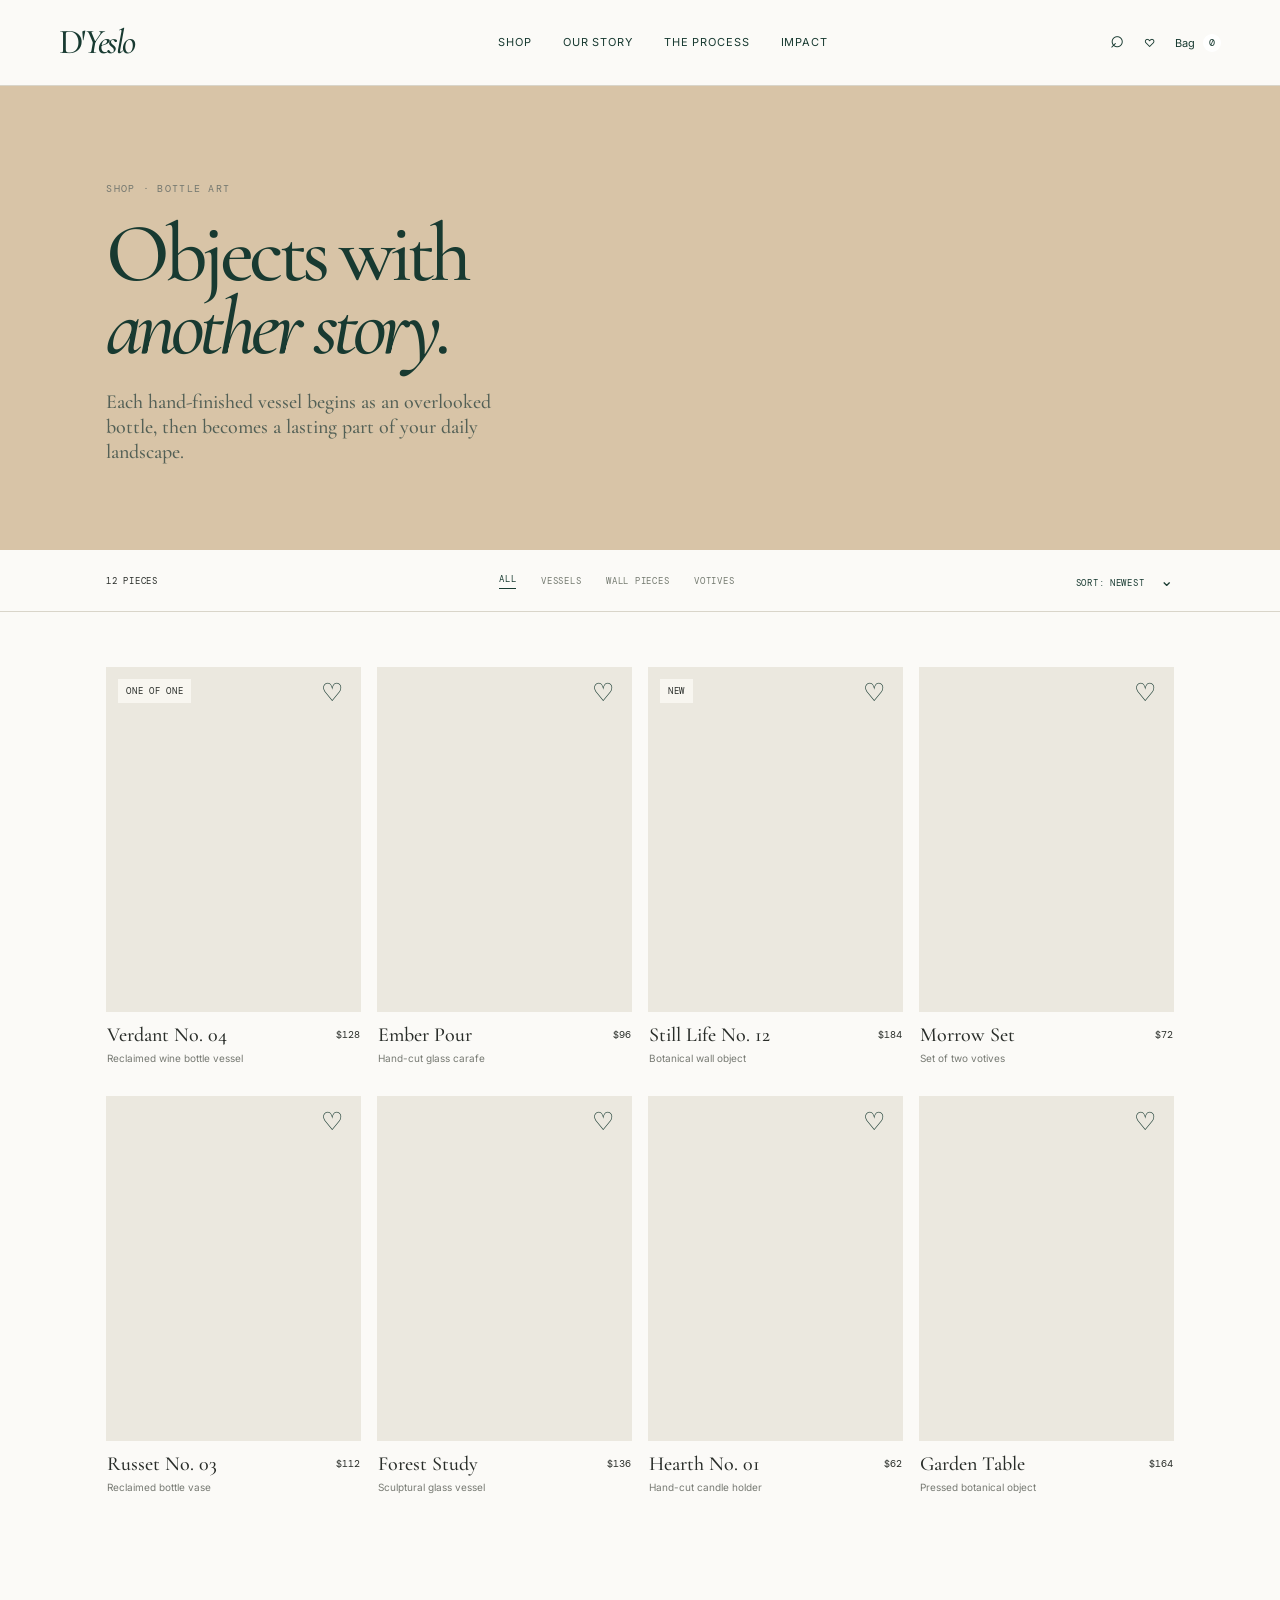
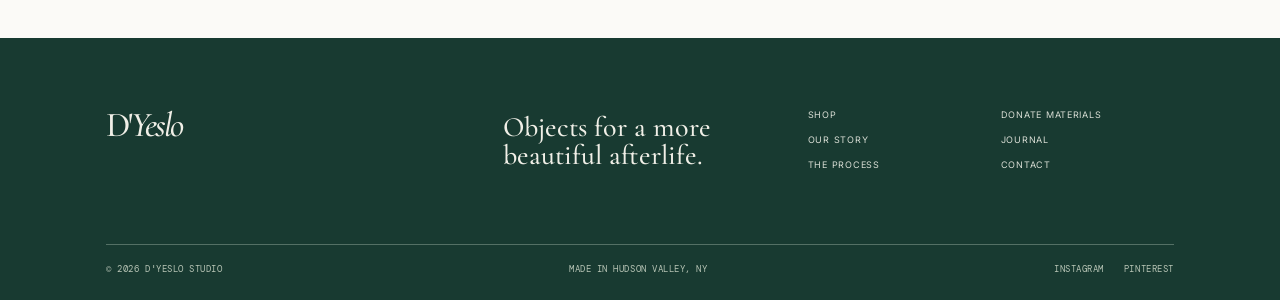
==== collection.html @ 3f3b1ec5 "Initial D'Yeslo website prototype" ====
<!doctype html><html lang="en"><head><meta charset="UTF-8"><meta name="viewport" content="width=device-width, initial-scale=1.0"><meta name="description" content="Shop D'Yeslo reclaimed glass bottle art."><title>Bottle Art — D'Yeslo</title><link rel="preconnect" href="https://fonts.googleapis.com"><link rel="preconnect" href="https://fonts.gstatic.com" crossorigin><link href="https://fonts.googleapis.com/css2?family=Cormorant+Garamond:ital,wght@0,400;0,500;0,600;1,500&family=DM+Mono&family=Inter:wght@400;500;600&display=swap" rel="stylesheet"><link rel="stylesheet" href="styles.css"></head><body class="interior-page"><header class="site-header interior-header"><a class="wordmark" href="index.html">D'<i>Yeslo</i></a><nav class="desktop-nav"><a href="collection.html">Shop</a><a href="index.html#story">Our story</a><a href="index.html#process">The process</a><a href="index.html#impact">Impact</a></nav><div class="header-actions"><button aria-label="Search">⌕</button><button aria-label="Wishlist">♡</button><button class="bag">Bag <em>0</em></button><button class="menu-toggle" aria-label="Open menu"><span></span><span></span></button></div></header><main><section class="collection-hero"><p class="eyebrow">Shop · Bottle art</p><h1>Objects with<br><em>another story.</em></h1><p>Each hand-finished vessel begins as an overlooked bottle, then becomes a lasting part of your daily landscape.</p></section><section class="shop-controls"><span>12 pieces</span><div><button class="active">All</button><button>Vessels</button><button>Wall pieces</button><button>Votives</button></div><button class="filter">Sort: Newest <span>⌄</span></button></section><section class="listing product-grid"><article class="product-card"><button class="wish">♡</button><a href="product.html"><div class="product-image product-1 image-cover"><span class="pill">One of one</span></div><div class="product-info"><div><h3>Verdant No. 04</h3><p>Reclaimed wine bottle vessel</p></div><strong>$128</strong></div></a></article><article class="product-card"><button class="wish">♡</button><a href="product.html"><div class="product-image product-2 image-cover"></div><div class="product-info"><div><h3>Ember Pour</h3><p>Hand-cut glass carafe</p></div><strong>$96</strong></div></a></article><article class="product-card"><button class="wish">♡</button><a href="product.html"><div class="product-image product-3 image-cover"><span class="pill">New</span></div><div class="product-info"><div><h3>Still Life No. 12</h3><p>Botanical wall object</p></div><strong>$184</strong></div></a></article><article class="product-card"><button class="wish">♡</button><a href="product.html"><div class="product-image product-4 image-cover"></div><div class="product-info"><div><h3>Morrow Set</h3><p>Set of two votives</p></div><strong>$72</strong></div></a></article><article class="product-card"><button class="wish">♡</button><a href="product.html"><div class="product-image product-2 image-cover"></div><div class="product-info"><div><h3>Russet No. 03</h3><p>Reclaimed bottle vase</p></div><strong>$112</strong></div></a></article><article class="product-card"><button class="wish">♡</button><a href="product.html"><div class="product-image product-1 image-cover"></div><div class="product-info"><div><h3>Forest Study</h3><p>Sculptural glass vessel</p></div><strong>$136</strong></div></a></article><article class="product-card"><button class="wish">♡</button><a href="product.html"><div class="product-image product-4 image-cover"></div><div class="product-info"><div><h3>Hearth No. 01</h3><p>Hand-cut candle holder</p></div><strong>$62</strong></div></a></article><article class="product-card"><button class="wish">♡</button><a href="product.html"><div class="product-image product-3 image-cover"></div><div class="product-info"><div><h3>Garden Table</h3><p>Pressed botanical object</p></div><strong>$164</strong></div></a></article></section></main><footer><div class="footer-top"><a class="wordmark" href="index.html">D'<i>Yeslo</i></a><p>Objects for a more<br>beautiful afterlife.</p><div class="footer-links"><div><a href="collection.html">Shop</a><a href="index.html#story">Our story</a><a href="index.html#process">The process</a></div><div><a href="#materials">Donate materials</a><a href="#journal">Journal</a><a href="#contact">Contact</a></div></div></div><div class="footer-bottom"><span>© 2026 D'Yeslo Studio</span><span>Made in Hudson Valley, NY</span><div><a href="#">Instagram</a><a href="#">Pinterest</a></div></div></footer><script src="script.js"></script></body></html>
---- styles.css ----
:root{--ivory:#f5f1e8;--paper:#fbfaf7;--sage:#a7af99;--forest:#183a31;--deep:#102820;--terra:#b76248;--clay:#d8906d;--charcoal:#292d29;--copper:#ba7650;--line:#d9d5ca;--serif:'Cormorant Garamond',Georgia,serif;--sans:Inter,Arial,sans-serif;--mono:'DM Mono',monospace}*{box-sizing:border-box}html{scroll-behavior:smooth}body{margin:0;background:var(--ivory);color:var(--charcoal);font-family:var(--sans);font-size:14px;line-height:1.55}.announcement{height:32px;background:var(--forest);color:#edf0e9;font-size:10px;letter-spacing:.08em;text-align:center;padding:9px 20px}.announcement span{color:#a7af99;margin:0 8px}.site-header{height:86px;display:flex;align-items:center;justify-content:space-between;padding:0 4.6vw;position:absolute;z-index:5;width:100%;color:#fff}.wordmark{font:500 35px/1 var(--serif);letter-spacing:-.06em;color:inherit;text-decoration:none}.wordmark i{font-style:italic}.desktop-nav{display:flex;gap:31px;margin-left:82px}.desktop-nav a,.footer-links a{color:inherit;text-decoration:none;font-size:11px;letter-spacing:.08em;text-transform:uppercase}.header-actions{display:flex;align-items:center;gap:20px}.header-actions button{border:0;background:transparent;color:inherit;font-family:var(--sans);font-size:11px;padding:0;cursor:pointer}.header-actions button:first-child{font:24px var(--serif);margin-top:-6px}.bag{display:flex;gap:8px;align-items:center}.bag em{font:10px var(--mono);font-style:normal;background:#fff;color:var(--forest);width:18px;height:18px;border-radius:50%;display:grid;place-items:center}.menu-toggle{display:none!important}.hero{height:min(860px,calc(100vh - 32px));min-height:630px;position:relative;color:#fff;overflow:hidden}.image-cover{background-position:center;background-size:cover;background-repeat:no-repeat}.hero-image{position:absolute;inset:0;background-image:url('https://images.unsplash.com/photo-1591703561612-5d63fb4c0496?auto=format&fit=crop&w=2200&q=85');background-position:center 49%;transform:scale(1.01);animation:slowZoom 12s ease-out forwards}.hero-shade{position:absolute;inset:0;background:linear-gradient(90deg,rgba(13,31,24,.64) 0%,rgba(19,40,31,.25) 48%,rgba(0,0,0,.08))}.hero-copy{position:absolute;left:11.7vw;top:51%;transform:translateY(-43%)}.eyebrow{font:10px var(--mono);letter-spacing:.13em;text-transform:uppercase;margin:0 0 22px;color:#73776f}.eyebrow.light{color:#e6e9df}.hero h1,h2{font:500 clamp(52px,6.35vw,94px)/.88 var(--serif);letter-spacing:-.055em;margin:0}.hero h1 em,h2 em{font-style:italic;font-weight:400}.hero .button{margin-top:37px}.button{display:inline-flex;gap:35px;justify-content:space-between;align-items:center;min-width:207px;padding:14px 17px;border:1px solid currentColor;text-transform:uppercase;font:10px var(--mono);letter-spacing:.08em;text-decoration:none;transition:.3s}.button span{font-size:16px}.light-button{color:#fff}.button:hover{background:#fff;color:var(--forest)}.hero-note{position:absolute;right:4.6vw;bottom:9.5%;font:500 23px/1.04 var(--serif);letter-spacing:-.03em}.scroll-note{position:absolute;bottom:27px;left:4.6vw;color:#fff;font:9px var(--mono);letter-spacing:.12em;text-transform:uppercase;text-decoration:none;display:flex;gap:13px;align-items:center}.scroll-note span{height:1px;width:56px;background:#fff;display:block}.section-pad{padding:130px 8.3vw}.values{background:var(--paper)}.value-grid{display:grid;grid-template-columns:repeat(3,1fr);gap:10vw;margin-top:51px}.value-icon{font:34px var(--serif);width:45px;height:45px;display:grid;place-items:center;color:var(--forest);margin-bottom:22px}.loop{font-size:42px}.star{font-size:36px}.value-grid h2{font-size:32px;line-height:1;margin:0 0 14px}.value-grid p{max-width:275px;color:#62665e;font-size:13px;margin:0}.collections{overflow:hidden}.section-heading{display:flex;justify-content:space-between;align-items:flex-end;margin-bottom:58px}.section-heading h2,.process h2{font-size:clamp(50px,5.6vw,78px)}.text-link{color:var(--forest);font:10px var(--mono);letter-spacing:.1em;text-transform:uppercase;text-decoration:none;padding-bottom:7px;border-bottom:1px solid var(--forest);white-space:nowrap}.text-link span{font-size:15px;margin-left:18px}.collection-grid{display:grid;grid-template-columns:1.18fr .86fr .78fr;gap:21px;align-items:start}.collection{display:block;text-decoration:none;color:var(--charcoal);position:relative}.collection>div:first-child{height:434px}.collection.offset{margin-top:78px}.collection.offset>div:first-child{height:344px}.collection.tall{margin-top:-25px}.collection.tall>div:first-child{height:488px}.collection-a{background-image:url('https://images.unsplash.com/photo-1494438639946-1ebd1d20bf85?auto=format&fit=crop&w=1000&q=85')}.collection-b{background-image:url('https://images.unsplash.com/photo-1610701596007-11502861dcfa?auto=format&fit=crop&w=900&q=85')}.collection-c{background-image:url('https://images.unsplash.com/photo-1603006905003-be475563bc59?auto=format&fit=crop&w=900&q=85')}.collection-label{font:500 27px var(--serif);padding-top:15px;display:flex;justify-content:space-between}.collection-label i{font:18px var(--sans);font-style:normal}.collection .image-cover{transition:transform .6s}.collection:hover .image-cover{transform:scale(.97)}.artist-story{display:grid;grid-template-columns:1.05fr .95fr;background:#d8c4a7}.story-photo{min-height:702px;background-image:url('https://images.unsplash.com/photo-1542744173-8e7e53415bb0?auto=format&fit=crop&w=1200&q=85');background-position:center}.story-copy{padding:11vw 9.4vw 8vw}.story-copy h2{font-size:clamp(50px,5vw,75px);color:var(--forest);margin-bottom:27px}.lede{font:500 22px/1.2 var(--serif);margin:0 0 20px}.story-copy>p:not(.eyebrow):not(.lede){color:#52584e;font-size:13px;max-width:380px}.story-copy .text-link{display:inline-block;margin-top:18px}.signature{font:italic 35px var(--serif);color:var(--forest);margin:39px 0 0 5px;transform:rotate(-8deg)}.process{background:var(--forest);color:var(--ivory)}.process .eyebrow{color:#abb9a5}.process-head{text-align:center}.process h2{font-size:clamp(51px,5.5vw,77px)}.process-steps{display:grid;grid-template-columns:repeat(3,1fr);gap:30px;margin-top:70px}.process-steps article{position:relative}.process-steps article>span{font:10px var(--mono);color:#b9c5b0;position:absolute;top:-23px}.process-img{height:298px}.process-a{background-image:url('https://images.unsplash.com/photo-1577937927133-66ef06acdf18?auto=format&fit=crop&w=900&q=80')}.process-b{background-image:url('https://images.unsplash.com/photo-1578946956085-2cd0e18f0c4c?auto=format&fit=crop&w=900&q=80')}.process-c{background-image:url('https://images.unsplash.com/photo-1519710164239-da123dc03ef4?auto=format&fit=crop&w=900&q=80')}.process-steps h3{font:500 30px var(--serif);margin:18px 0 4px}.process-steps p{color:#c2c9bc;font-size:12px;max-width:285px;margin:0}.featured{background:var(--paper)}.product-grid{display:grid;grid-template-columns:repeat(4,1fr);gap:16px}.product-card{position:relative}.product-card a{color:inherit;text-decoration:none}.product-image{height:345px;background-color:#ebe8df;transition:.4s}.product-card:hover .product-image{transform:translateY(-5px)}.product-1{background-image:url('https://images.unsplash.com/photo-1603006905003-be475563bc59?auto=format&fit=crop&w=900&q=85')}.product-2{background-image:url('https://images.unsplash.com/photo-1531058020387-3be344556be6?auto=format&fit=crop&w=900&q=85')}.product-3{background-image:url('https://images.unsplash.com/photo-1494438639946-1ebd1d20bf85?auto=format&fit=crop&w=900&q=85')}.product-4{background-image:url('https://images.unsplash.com/photo-1493666438817-866a91353ca9?auto=format&fit=crop&w=900&q=85')}.pill{position:absolute;left:12px;top:12px;background:#f8f6f0;padding:6px 8px;font:9px var(--mono);letter-spacing:.08em;text-transform:uppercase}.wish{position:absolute;z-index:2;right:12px;top:10px;border:0;background:transparent;color:var(--forest);font:25px var(--serif);cursor:pointer}.product-info{display:flex;justify-content:space-between;padding:13px 1px}.product-info h3{font:500 20px/1 var(--serif);margin:0 0 6px}.product-info p{margin:0;color:#777a73;font-size:10px}.product-info strong{font:10px var(--mono);font-weight:400;padding-top:3px}.testimonial{background:#d9a184;min-height:480px;text-align:center;padding:75px 12vw 57px;display:flex;flex-direction:column;align-items:center;justify-content:center}.quote-mark{font:65px/1 var(--serif);color:var(--forest);margin:0}.testimonial blockquote{font:500 clamp(31px,3.5vw,52px)/.98 var(--serif);letter-spacing:-.04em;max-width:900px;margin:7px 0 28px;color:var(--forest)}.testimonial>p:not(.quote-mark){font:9px var(--mono);letter-spacing:.1em;margin:0;color:var(--forest)}.quote-nav{display:flex;gap:20px;align-items:center;margin-top:40px;font:9px var(--mono);color:var(--forest)}.quote-nav button{background:transparent;border:0;font-size:17px;color:var(--forest);cursor:pointer}.impact{display:grid;grid-template-columns:1.1fr .9fr;background:var(--deep);color:#f2f2e9}.impact-img{min-height:640px;background-image:url('https://images.unsplash.com/photo-1460661419201-fd4cecdf8a8b?auto=format&fit=crop&w=1200&q=85')}.impact-content{padding:9.2vw 8vw 5vw}.impact-content h2{font-size:clamp(51px,5vw,75px)}.impact-stats{display:flex;gap:30px;border-top:1px solid #557065;margin:39px 0 25px;padding:18px 0}.impact-stats div{flex:1}.impact-stats strong{display:block;font:500 31px var(--serif);color:#e0a27d}.impact-stats span{font:9px var(--mono);text-transform:uppercase;letter-spacing:.08em;color:#c4d1c1;display:block}.impact-content>p:not(.eyebrow){font-size:12px;line-height:1.7;color:#c7d1c4;max-width:370px}.impact-content .button{margin-top:20px}.instagram{background:var(--paper)}.insta-grid{display:grid;grid-template-columns:1.1fr .8fr 1fr .8fr 1.1fr;gap:9px}.insta-grid>div{height:206px}.insta-1{background-image:url('https://images.unsplash.com/photo-1524758631624-e2822e304c36?auto=format&fit=crop&w=500&q=80')}.insta-2{background-image:url('https://images.unsplash.com/photo-1531058020387-3be344556be6?auto=format&fit=crop&w=500&q=80')}.insta-3{background-image:url('https://images.unsplash.com/photo-1549490349-8643362247b5?auto=format&fit=crop&w=500&q=80')}.insta-4{background-image:url('https://images.unsplash.com/photo-1513506003901-1e6a229e2d15?auto=format&fit=crop&w=500&q=80')}.insta-5{background-image:url('https://images.unsplash.com/photo-1497250681960-ef046c08a56e?auto=format&fit=crop&w=500&q=80')}.newsletter{background:#e7e2d6;text-align:center;padding:105px 20px 95px}.newsletter h2{font-size:clamp(52px,5.4vw,79px);color:var(--forest)}.newsletter>p:not(.eyebrow){font-size:13px;color:#646a61;margin:27px auto 28px}.newsletter form{margin:auto;display:flex;width:min(444px,100%);border-bottom:1px solid var(--forest)}.newsletter input{background:transparent;border:0;outline:0;flex:1;padding:12px 0;color:var(--forest);font:13px var(--sans)}.newsletter input::placeholder{color:#798078}.newsletter form button{border:0;background:transparent;color:var(--forest);font-size:23px;cursor:pointer}.newsletter small{font-size:9px;color:#878a82;display:block;margin-top:13px}footer{background:var(--forest);color:#f0efe7;padding:70px 8.3vw 25px}.footer-top{display:grid;grid-template-columns:1.3fr 1fr 1.2fr;padding-bottom:70px}.footer-top>p{font:500 28px/1 var(--serif);margin:5px 0}.footer-links{display:grid;grid-template-columns:1fr 1fr;gap:20px}.footer-links div{display:flex;flex-direction:column;gap:11px}.footer-links a{font-size:9px;color:#d9ded5}.footer-bottom{border-top:1px solid #547065;padding-top:18px;display:flex;justify-content:space-between;color:#b8c5b6;font:9px var(--mono);letter-spacing:.06em;text-transform:uppercase}.footer-bottom div{display:flex;gap:20px}.footer-bottom a{color:inherit;text-decoration:none}.product-drawer{position:fixed;z-index:20;right:0;top:0;width:min(770px,100%);height:100vh;background:var(--paper);display:grid;grid-template-columns:1fr 1fr;transform:translateX(101%);transition:.5s cubic-bezier(.22,.61,.36,1);box-shadow:-15px 0 35px rgba(0,0,0,.16)}.product-drawer:target{transform:translateX(0)}.drawer-scrim{position:fixed;inset:0;background:rgba(0,0,0,.36);z-index:19;opacity:0;visibility:hidden;transition:.3s}.product-drawer:target+.drawer-scrim{opacity:1;visibility:visible}.drawer-close{position:absolute;z-index:2;right:16px;top:13px;background:var(--paper);border:0;border-radius:50%;font-size:28px;width:35px;height:35px;cursor:pointer}.drawer-image{height:100%}.drawer-content{padding:78px 42px 30px}.drawer-content h2{font-size:51px;color:var(--forest)}.drawer-content .price{font:12px var(--mono);margin:18px 0 31px}.drawer-content>p:not(.eyebrow):not(.price):not(.microcopy){font-size:13px;color:#676b64}.drawer-content dl{margin:28px 0}.drawer-content dl div{display:flex;justify-content:space-between;border-top:1px solid var(--line);padding:10px 0;font-size:11px}.drawer-content dt{color:#73786e}.drawer-content dd{margin:0;color:var(--forest)}.dark-button{background:var(--forest);color:#fff;width:100%;border-color:var(--forest)}.drawer-content .microcopy{font-size:9px;color:#7a7f74;text-align:center}.sr-only{position:absolute;width:1px;height:1px;padding:0;margin:-1px;overflow:hidden;clip:rect(0,0,0,0);white-space:nowrap;border:0}@keyframes slowZoom{to{transform:scale(1.07)}}
@media(max-width:760px){.announcement{font-size:8px;height:28px;padding:8px 8px;white-space:nowrap;overflow:hidden}.site-header{height:67px;padding:0 20px}.wordmark{font-size:30px}.desktop-nav,.header-actions button:not(.menu-toggle){display:none!important}.menu-toggle{display:flex!important;flex-direction:column;gap:5px}.menu-toggle span{display:block;width:24px;height:1px;background:currentColor}.hero{height:calc(100svh - 28px);min-height:610px}.hero-image{background-position:57% center}.hero-copy{left:25px;right:20px;top:47%}.hero h1{font-size:57px}.hero .button{margin-top:29px}.hero-note{right:20px;bottom:76px;font-size:19px}.scroll-note{left:25px;bottom:27px}.section-pad{padding:73px 20px}.eyebrow{margin-bottom:15px}.value-grid{grid-template-columns:1fr;gap:39px;margin-top:35px}.value-grid article{display:grid;grid-template-columns:57px 1fr}.value-icon{grid-row:span 2;margin:0}.value-grid h2{font-size:29px;margin:4px 0 8px}.value-grid p{grid-column:2;font-size:12px}.section-heading{align-items:flex-start;margin-bottom:34px}.section-heading .text-link{margin-top:34px}.section-heading h2,.process h2{font-size:51px}.collection-grid{display:flex;gap:16px;overflow:auto;margin-right:-20px;padding-right:20px}.collection{min-width:77vw}.collection.offset,.collection.tall{margin-top:0}.collection>div:first-child,.collection.offset>div:first-child,.collection.tall>div:first-child{height:395px}.collection-label{font-size:25px}.artist-story{grid-template-columns:1fr}.story-photo{min-height:485px}.story-copy{padding:72px 25px}.story-copy h2{font-size:51px}.process{padding-left:20px;padding-right:20px}.process-head{text-align:left}.process-steps{grid-template-columns:1fr;gap:54px;margin-top:50px}.process-img{height:292px}.product-grid{grid-template-columns:repeat(2,1fr);gap:25px 11px}.product-image{height:228px}.product-info h3{font-size:18px}.product-info p{font-size:9px}.testimonial{min-height:430px;padding:55px 25px}.testimonial blockquote{font-size:34px}.impact{grid-template-columns:1fr}.impact-img{min-height:410px}.impact-content{padding:70px 25px}.impact-content h2{font-size:54px}.impact-stats{gap:13px}.impact-stats strong{font-size:27px}.impact-stats span{font-size:8px}.insta-grid{grid-template-columns:repeat(3,1fr);gap:6px}.insta-grid>div{height:120px}.insta-grid>div:nth-child(4),.insta-grid>div:nth-child(5){display:none}.newsletter{padding:75px 20px}.newsletter h2{font-size:53px}.footer-top{grid-template-columns:1fr;padding-bottom:40px;gap:34px}.footer-top>p{font-size:27px}.footer-bottom{display:grid;grid-template-columns:1fr 1fr;gap:16px}.footer-bottom div{grid-column:span 2}.product-drawer{grid-template-columns:1fr;overflow-y:auto}.drawer-image{height:48vh;min-height:360px}.drawer-content{padding:42px 25px}.drawer-content h2{font-size:49px}.drawer-close{position:fixed}.product-drawer:target+.drawer-scrim{pointer-events:auto}}
.interior-page{background:var(--paper)}.interior-header{position:relative;color:var(--forest);border-bottom:1px solid var(--line)}.collection-hero{background:#d8c4a7;padding:96px 8.3vw 85px}.collection-hero h1{font:500 clamp(58px,6.5vw,96px)/.88 var(--serif);letter-spacing:-.06em;color:var(--forest);margin:0}.collection-hero>p:last-child{font:500 20px/1.25 var(--serif);max-width:390px;margin:27px 0 0;color:#536056}.shop-controls{padding:20px 8.3vw;display:flex;align-items:center;justify-content:space-between;border-bottom:1px solid var(--line);font:9px var(--mono);letter-spacing:.08em;text-transform:uppercase}.shop-controls div{display:flex;gap:25px}.shop-controls button{font:inherit;letter-spacing:inherit;text-transform:inherit;border:0;background:transparent;color:#747a70;padding:0;cursor:pointer}.shop-controls button.active{color:var(--forest);border-bottom:1px solid var(--forest);padding-bottom:3px}.filter{color:var(--forest)!important}.filter span{font-size:16px;margin-left:10px}.listing{padding:55px 8.3vw 130px}.product-page{padding:0 8.3vw}.breadcrumb{font:9px var(--mono);letter-spacing:.08em;text-transform:uppercase;margin:23px 0 28px;color:#7c8178}.breadcrumb a{color:var(--forest);text-decoration:none}.product-layout{display:grid;grid-template-columns:1.25fr .75fr;gap:7.7vw;align-items:start}.product-gallery{display:grid;grid-template-columns:1fr 1fr;gap:10px}.product-main{grid-column:span 2;height:650px}.product-detail{height:343px}.product-detail.one{background-image:url('https://images.unsplash.com/photo-1610701596007-11502861dcfa?auto=format&fit=crop&w=900&q=80')}.product-detail.two{background-image:url('https://images.unsplash.com/photo-1513506003901-1e6a229e2d15?auto=format&fit=crop&w=900&q=80')}.product-summary{position:sticky;top:20px;padding-top:35px}.product-summary h1{font:500 clamp(54px,5vw,76px)/.86 var(--serif);letter-spacing:-.055em;color:var(--forest);margin:0}.product-summary .price{font:11px var(--mono);margin:24px 0 31px}.product-intro{font:500 21px/1.2 var(--serif);color:#424d43;max-width:350px}.product-options{border-top:1px solid var(--line);margin:30px 0 16px;padding-top:14px;display:flex;justify-content:space-between;align-items:center;font-size:11px}.product-options p{margin:0}.product-options strong{font-weight:400;color:#6e756b;margin-left:12px}.swatch{width:23px;height:23px;border-radius:50%;background:#214638;border:2px solid var(--paper);outline:1px solid #809083}.product-summary .button{width:100%;margin-top:9px}.shipping-note{font-size:9px;text-align:center;color:#737970}.product-summary details{border-top:1px solid var(--line);padding:15px 0 0;margin-top:16px}.product-summary summary{list-style:none;cursor:pointer;font:10px var(--mono);letter-spacing:.08em;text-transform:uppercase;color:var(--forest);display:flex;justify-content:space-between}.product-summary summary::-webkit-details-marker{display:none}.product-summary details p{font-size:12px;color:#72786f;margin:12px 0 0}.product-story{margin:130px -10.1vw 0;background:var(--forest);color:var(--ivory);padding:105px 18.4vw;display:grid;grid-template-columns:1.15fr .85fr;gap:9vw}.product-story h2{font-size:clamp(48px,4.7vw,70px)}.product-story .eyebrow{color:#aebba7}.product-story>p{align-self:end;font-size:13px;line-height:1.7;color:#c4cdbf}.related{padding-left:0;padding-right:0}
@media(max-width:760px){.collection-hero{padding:61px 25px}.collection-hero h1{font-size:56px}.collection-hero>p:last-child{font-size:18px}.shop-controls{padding:17px 20px;overflow:hidden}.shop-controls>span{display:none}.shop-controls div{gap:17px;white-space:nowrap;overflow:auto}.filter{display:none}.listing{padding:38px 20px 75px}.product-page{padding:0 20px}.breadcrumb{margin:18px 0}.product-layout{grid-template-columns:1fr;gap:0}.product-gallery{margin:0 -20px;gap:5px}.product-main{height:470px}.product-detail{height:205px}.product-summary{position:static;padding:47px 0 70px}.product-summary h1{font-size:57px}.product-story{margin:0 -20px;padding:69px 25px;grid-template-columns:1fr;gap:25px}.product-story h2{font-size:49px}.related{padding:70px 0}.related .product-grid{display:flex;overflow:auto;margin-right:-20px}.related .product-card{min-width:62vw}.related .product-image{height:260px}}
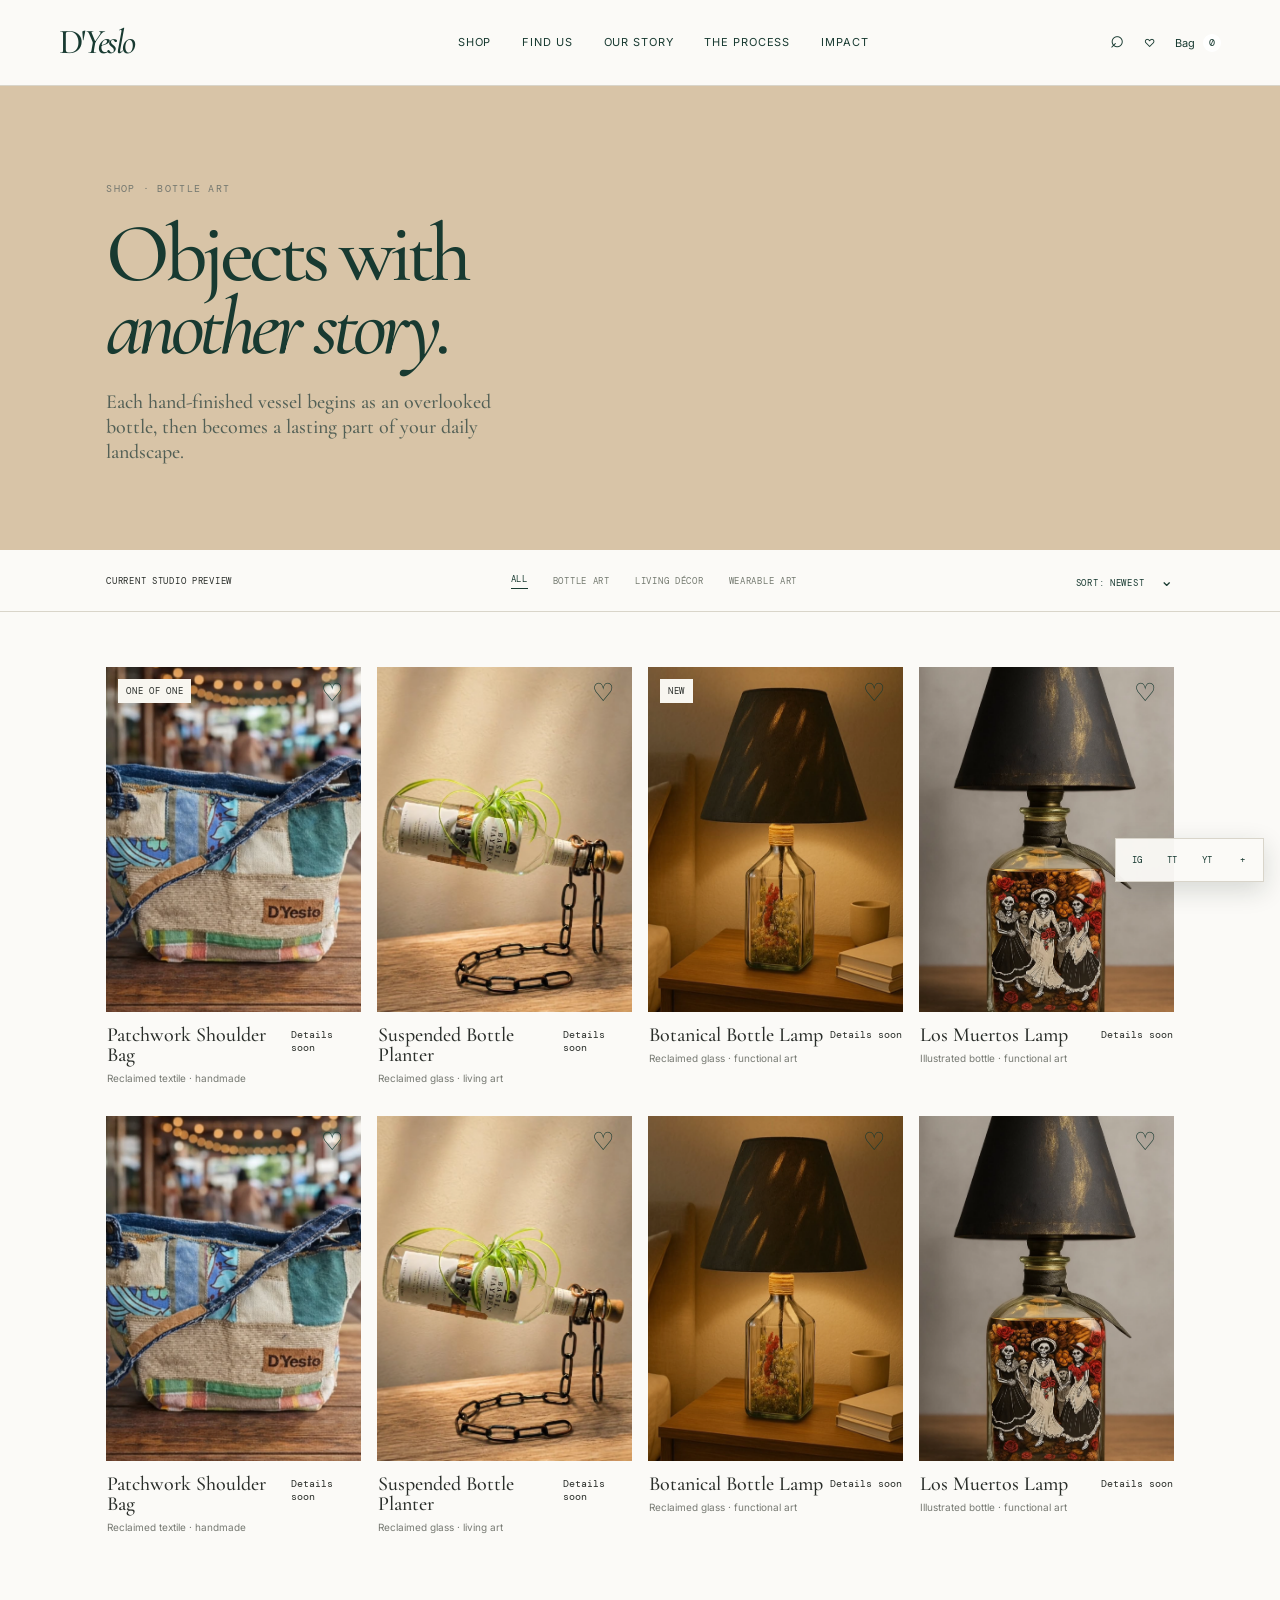
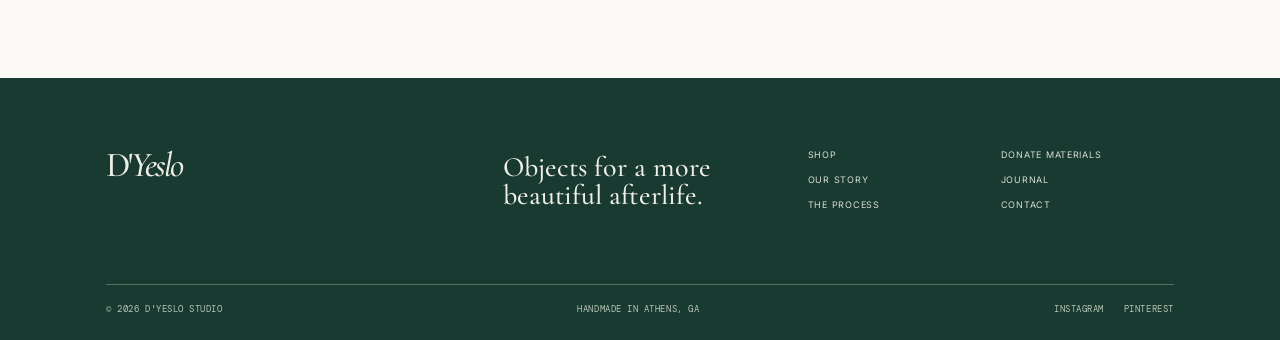
==== commit 47d37ad9: "Force fresh assets across local previews" ====
--- a/collection.html
+++ b/collection.html
@@ -1 +1 @@
-<!doctype html><html lang="en"><head><meta charset="UTF-8"><meta name="viewport" content="width=device-width, initial-scale=1.0"><meta name="description" content="Shop D'Yeslo reclaimed glass bottle art."><title>Bottle Art — D'Yeslo</title><link rel="preconnect" href="https://fonts.googleapis.com"><link rel="preconnect" href="https://fonts.gstatic.com" crossorigin><link href="https://fonts.googleapis.com/css2?family=Cormorant+Garamond:ital,wght@0,400;0,500;0,600;1,500&family=DM+Mono&family=Inter:wght@400;500;600&display=swap" rel="stylesheet"><link rel="stylesheet" href="styles.css"></head><body class="interior-page"><header class="site-header interior-header"><a class="wordmark" href="index.html">D'<i>Yeslo</i></a><nav class="desktop-nav"><a href="collection.html">Shop</a><a href="index.html#story">Our story</a><a href="index.html#process">The process</a><a href="index.html#impact">Impact</a></nav><div class="header-actions"><button aria-label="Search">⌕</button><button aria-label="Wishlist">♡</button><button class="bag">Bag <em>0</em></button><button class="menu-toggle" aria-label="Open menu"><span></span><span></span></button></div></header><main><section class="collection-hero"><p class="eyebrow">Shop · Bottle art</p><h1>Objects with<br><em>another story.</em></h1><p>Each hand-finished vessel begins as an overlooked bottle, then becomes a lasting part of your daily landscape.</p></section><section class="shop-controls"><span>12 pieces</span><div><button class="active">All</button><button>Vessels</button><button>Wall pieces</button><button>Votives</button></div><button class="filter">Sort: Newest <span>⌄</span></button></section><section class="listing product-grid"><article class="product-card"><button class="wish">♡</button><a href="product.html"><div class="product-image product-1 image-cover"><span class="pill">One of one</span></div><div class="product-info"><div><h3>Verdant No. 04</h3><p>Reclaimed wine bottle vessel</p></div><strong>$128</strong></div></a></article><article class="product-card"><button class="wish">♡</button><a href="product.html"><div class="product-image product-2 image-cover"></div><div class="product-info"><div><h3>Ember Pour</h3><p>Hand-cut glass carafe</p></div><strong>$96</strong></div></a></article><article class="product-card"><button class="wish">♡</button><a href="product.html"><div class="product-image product-3 image-cover"><span class="pill">New</span></div><div class="product-info"><div><h3>Still Life No. 12</h3><p>Botanical wall object</p></div><strong>$184</strong></div></a></article><article class="product-card"><button class="wish">♡</button><a href="product.html"><div class="product-image product-4 image-cover"></div><div class="product-info"><div><h3>Morrow Set</h3><p>Set of two votives</p></div><strong>$72</strong></div></a></article><article class="product-card"><button class="wish">♡</button><a href="product.html"><div class="product-image product-2 image-cover"></div><div class="product-info"><div><h3>Russet No. 03</h3><p>Reclaimed bottle vase</p></div><strong>$112</strong></div></a></article><article class="product-card"><button class="wish">♡</button><a href="product.html"><div class="product-image product-1 image-cover"></div><div class="product-info"><div><h3>Forest Study</h3><p>Sculptural glass vessel</p></div><strong>$136</strong></div></a></article><article class="product-card"><button class="wish">♡</button><a href="product.html"><div class="product-image product-4 image-cover"></div><div class="product-info"><div><h3>Hearth No. 01</h3><p>Hand-cut candle holder</p></div><strong>$62</strong></div></a></article><article class="product-card"><button class="wish">♡</button><a href="product.html"><div class="product-image product-3 image-cover"></div><div class="product-info"><div><h3>Garden Table</h3><p>Pressed botanical object</p></div><strong>$164</strong></div></a></article></section></main><footer><div class="footer-top"><a class="wordmark" href="index.html">D'<i>Yeslo</i></a><p>Objects for a more<br>beautiful afterlife.</p><div class="footer-links"><div><a href="collection.html">Shop</a><a href="index.html#story">Our story</a><a href="index.html#process">The process</a></div><div><a href="#materials">Donate materials</a><a href="#journal">Journal</a><a href="#contact">Contact</a></div></div></div><div class="footer-bottom"><span>© 2026 D'Yeslo Studio</span><span>Made in Hudson Valley, NY</span><div><a href="#">Instagram</a><a href="#">Pinterest</a></div></div></footer><script src="script.js"></script></body></html>
+<!doctype html><html lang="en"><head><meta charset="UTF-8"><meta name="viewport" content="width=device-width, initial-scale=1.0"><meta name="description" content="Shop D'Yeslo reclaimed glass bottle art."><title>Bottle Art — D'Yeslo</title><link rel="preconnect" href="https://fonts.googleapis.com"><link rel="preconnect" href="https://fonts.gstatic.com" crossorigin><link href="https://fonts.googleapis.com/css2?family=Cormorant+Garamond:ital,wght@0,400;0,500;0,600;1,500&family=DM+Mono&family=Inter:wght@400;500;600&display=swap" rel="stylesheet"><link rel="stylesheet" href="styles.css?v=0e4f3e8"></head><body class="interior-page"><header class="site-header interior-header"><a class="wordmark" href="index.html">D'<i>Yeslo</i></a><nav class="desktop-nav"><a href="collection.html">Shop</a><a href="index.html#story">Our story</a><a href="index.html#process">The process</a><a href="index.html#impact">Impact</a></nav><div class="header-actions"><button aria-label="Search">⌕</button><button aria-label="Wishlist">♡</button><button class="bag">Bag <em>0</em></button><button class="menu-toggle" aria-label="Open menu"><span></span><span></span></button></div></header><main><section class="collection-hero"><p class="eyebrow">Shop · Bottle art</p><h1>Objects with<br><em>another story.</em></h1><p>Each hand-finished vessel begins as an overlooked bottle, then becomes a lasting part of your daily landscape.</p></section><section class="shop-controls"><span>12 pieces</span><div><button class="active">All</button><button>Vessels</button><button>Wall pieces</button><button>Votives</button></div><button class="filter">Sort: Newest <span>⌄</span></button></section><section class="listing product-grid"><article class="product-card"><button class="wish">♡</button><a href="product.html"><div class="product-image product-1 image-cover"><span class="pill">One of one</span></div><div class="product-info"><div><h3>Verdant No. 04</h3><p>Reclaimed wine bottle vessel</p></div><strong>$128</strong></div></a></article><article class="product-card"><button class="wish">♡</button><a href="product.html"><div class="product-image product-2 image-cover"></div><div class="product-info"><div><h3>Ember Pour</h3><p>Hand-cut glass carafe</p></div><strong>$96</strong></div></a></article><article class="product-card"><button class="wish">♡</button><a href="product.html"><div class="product-image product-3 image-cover"><span class="pill">New</span></div><div class="product-info"><div><h3>Still Life No. 12</h3><p>Botanical wall object</p></div><strong>$184</strong></div></a></article><article class="product-card"><button class="wish">♡</button><a href="product.html"><div class="product-image product-4 image-cover"></div><div class="product-info"><div><h3>Morrow Set</h3><p>Set of two votives</p></div><strong>$72</strong></div></a></article><article class="product-card"><button class="wish">♡</button><a href="product.html"><div class="product-image product-2 image-cover"></div><div class="product-info"><div><h3>Russet No. 03</h3><p>Reclaimed bottle vase</p></div><strong>$112</strong></div></a></article><article class="product-card"><button class="wish">♡</button><a href="product.html"><div class="product-image product-1 image-cover"></div><div class="product-info"><div><h3>Forest Study</h3><p>Sculptural glass vessel</p></div><strong>$136</strong></div></a></article><article class="product-card"><button class="wish">♡</button><a href="product.html"><div class="product-image product-4 image-cover"></div><div class="product-info"><div><h3>Hearth No. 01</h3><p>Hand-cut candle holder</p></div><strong>$62</strong></div></a></article><article class="product-card"><button class="wish">♡</button><a href="product.html"><div class="product-image product-3 image-cover"></div><div class="product-info"><div><h3>Garden Table</h3><p>Pressed botanical object</p></div><strong>$164</strong></div></a></article></section></main><footer><div class="footer-top"><a class="wordmark" href="index.html">D'<i>Yeslo</i></a><p>Objects for a more<br>beautiful afterlife.</p><div class="footer-links"><div><a href="collection.html">Shop</a><a href="index.html#story">Our story</a><a href="index.html#process">The process</a></div><div><a href="#materials">Donate materials</a><a href="#journal">Journal</a><a href="#contact">Contact</a></div></div></div><div class="footer-bottom"><span>© 2026 D'Yeslo Studio</span><span>Made in Hudson Valley, NY</span><div><a href="#">Instagram</a><a href="#">Pinterest</a></div></div></footer><script src="script.js?v=0e4f3e8"></script></body></html>
--- a/styles.css
+++ b/styles.css
@@ -1,4 +1,63 @@
 :root{--ivory:#f5f1e8;--paper:#fbfaf7;--sage:#a7af99;--forest:#183a31;--deep:#102820;--terra:#b76248;--clay:#d8906d;--charcoal:#292d29;--copper:#ba7650;--line:#d9d5ca;--serif:'Cormorant Garamond',Georgia,serif;--sans:Inter,Arial,sans-serif;--mono:'DM Mono',monospace}*{box-sizing:border-box}html{scroll-behavior:smooth}body{margin:0;background:var(--ivory);color:var(--charcoal);font-family:var(--sans);font-size:14px;line-height:1.55}.announcement{height:32px;background:var(--forest);color:#edf0e9;font-size:10px;letter-spacing:.08em;text-align:center;padding:9px 20px}.announcement span{color:#a7af99;margin:0 8px}.site-header{height:86px;display:flex;align-items:center;justify-content:space-between;padding:0 4.6vw;position:absolute;z-index:5;width:100%;color:#fff}.wordmark{font:500 35px/1 var(--serif);letter-spacing:-.06em;color:inherit;text-decoration:none}.wordmark i{font-style:italic}.desktop-nav{display:flex;gap:31px;margin-left:82px}.desktop-nav a,.footer-links a{color:inherit;text-decoration:none;font-size:11px;letter-spacing:.08em;text-transform:uppercase}.header-actions{display:flex;align-items:center;gap:20px}.header-actions button{border:0;background:transparent;color:inherit;font-family:var(--sans);font-size:11px;padding:0;cursor:pointer}.header-actions button:first-child{font:24px var(--serif);margin-top:-6px}.bag{display:flex;gap:8px;align-items:center}.bag em{font:10px var(--mono);font-style:normal;background:#fff;color:var(--forest);width:18px;height:18px;border-radius:50%;display:grid;place-items:center}.menu-toggle{display:none!important}.hero{height:min(860px,calc(100vh - 32px));min-height:630px;position:relative;color:#fff;overflow:hidden}.image-cover{background-position:center;background-size:cover;background-repeat:no-repeat}.hero-image{position:absolute;inset:0;background-image:url('https://images.unsplash.com/photo-1591703561612-5d63fb4c0496?auto=format&fit=crop&w=2200&q=85');background-position:center 49%;transform:scale(1.01);animation:slowZoom 12s ease-out forwards}.hero-shade{position:absolute;inset:0;background:linear-gradient(90deg,rgba(13,31,24,.64) 0%,rgba(19,40,31,.25) 48%,rgba(0,0,0,.08))}.hero-copy{position:absolute;left:11.7vw;top:51%;transform:translateY(-43%)}.eyebrow{font:10px var(--mono);letter-spacing:.13em;text-transform:uppercase;margin:0 0 22px;color:#73776f}.eyebrow.light{color:#e6e9df}.hero h1,h2{font:500 clamp(52px,6.35vw,94px)/.88 var(--serif);letter-spacing:-.055em;margin:0}.hero h1 em,h2 em{font-style:italic;font-weight:400}.hero .button{margin-top:37px}.button{display:inline-flex;gap:35px;justify-content:space-between;align-items:center;min-width:207px;padding:14px 17px;border:1px solid currentColor;text-transform:uppercase;font:10px var(--mono);letter-spacing:.08em;text-decoration:none;transition:.3s}.button span{font-size:16px}.light-button{color:#fff}.button:hover{background:#fff;color:var(--forest)}.hero-note{position:absolute;right:4.6vw;bottom:9.5%;font:500 23px/1.04 var(--serif);letter-spacing:-.03em}.scroll-note{position:absolute;bottom:27px;left:4.6vw;color:#fff;font:9px var(--mono);letter-spacing:.12em;text-transform:uppercase;text-decoration:none;display:flex;gap:13px;align-items:center}.scroll-note span{height:1px;width:56px;background:#fff;display:block}.section-pad{padding:130px 8.3vw}.values{background:var(--paper)}.value-grid{display:grid;grid-template-columns:repeat(3,1fr);gap:10vw;margin-top:51px}.value-icon{font:34px var(--serif);width:45px;height:45px;display:grid;place-items:center;color:var(--forest);margin-bottom:22px}.loop{font-size:42px}.star{font-size:36px}.value-grid h2{font-size:32px;line-height:1;margin:0 0 14px}.value-grid p{max-width:275px;color:#62665e;font-size:13px;margin:0}.collections{overflow:hidden}.section-heading{display:flex;justify-content:space-between;align-items:flex-end;margin-bottom:58px}.section-heading h2,.process h2{font-size:clamp(50px,5.6vw,78px)}.text-link{color:var(--forest);font:10px var(--mono);letter-spacing:.1em;text-transform:uppercase;text-decoration:none;padding-bottom:7px;border-bottom:1px solid var(--forest);white-space:nowrap}.text-link span{font-size:15px;margin-left:18px}.collection-grid{display:grid;grid-template-columns:1.18fr .86fr .78fr;gap:21px;align-items:start}.collection{display:block;text-decoration:none;color:var(--charcoal);position:relative}.collection>div:first-child{height:434px}.collection.offset{margin-top:78px}.collection.offset>div:first-child{height:344px}.collection.tall{margin-top:-25px}.collection.tall>div:first-child{height:488px}.collection-a{background-image:url('https://images.unsplash.com/photo-1494438639946-1ebd1d20bf85?auto=format&fit=crop&w=1000&q=85')}.collection-b{background-image:url('https://images.unsplash.com/photo-1610701596007-11502861dcfa?auto=format&fit=crop&w=900&q=85')}.collection-c{background-image:url('https://images.unsplash.com/photo-1603006905003-be475563bc59?auto=format&fit=crop&w=900&q=85')}.collection-label{font:500 27px var(--serif);padding-top:15px;display:flex;justify-content:space-between}.collection-label i{font:18px var(--sans);font-style:normal}.collection .image-cover{transition:transform .6s}.collection:hover .image-cover{transform:scale(.97)}.artist-story{display:grid;grid-template-columns:1.05fr .95fr;background:#d8c4a7}.story-photo{min-height:702px;background-image:url('https://images.unsplash.com/photo-1542744173-8e7e53415bb0?auto=format&fit=crop&w=1200&q=85');background-position:center}.story-copy{padding:11vw 9.4vw 8vw}.story-copy h2{font-size:clamp(50px,5vw,75px);color:var(--forest);margin-bottom:27px}.lede{font:500 22px/1.2 var(--serif);margin:0 0 20px}.story-copy>p:not(.eyebrow):not(.lede){color:#52584e;font-size:13px;max-width:380px}.story-copy .text-link{display:inline-block;margin-top:18px}.signature{font:italic 35px var(--serif);color:var(--forest);margin:39px 0 0 5px;transform:rotate(-8deg)}.process{background:var(--forest);color:var(--ivory)}.process .eyebrow{color:#abb9a5}.process-head{text-align:center}.process h2{font-size:clamp(51px,5.5vw,77px)}.process-steps{display:grid;grid-template-columns:repeat(3,1fr);gap:30px;margin-top:70px}.process-steps article{position:relative}.process-steps article>span{font:10px var(--mono);color:#b9c5b0;position:absolute;top:-23px}.process-img{height:298px}.process-a{background-image:url('https://images.unsplash.com/photo-1577937927133-66ef06acdf18?auto=format&fit=crop&w=900&q=80')}.process-b{background-image:url('https://images.unsplash.com/photo-1578946956085-2cd0e18f0c4c?auto=format&fit=crop&w=900&q=80')}.process-c{background-image:url('https://images.unsplash.com/photo-1519710164239-da123dc03ef4?auto=format&fit=crop&w=900&q=80')}.process-steps h3{font:500 30px var(--serif);margin:18px 0 4px}.process-steps p{color:#c2c9bc;font-size:12px;max-width:285px;margin:0}.featured{background:var(--paper)}.product-grid{display:grid;grid-template-columns:repeat(4,1fr);gap:16px}.product-card{position:relative}.product-card a{color:inherit;text-decoration:none}.product-image{height:345px;background-color:#ebe8df;transition:.4s}.product-card:hover .product-image{transform:translateY(-5px)}.product-1{background-image:url('https://images.unsplash.com/photo-1603006905003-be475563bc59?auto=format&fit=crop&w=900&q=85')}.product-2{background-image:url('https://images.unsplash.com/photo-1531058020387-3be344556be6?auto=format&fit=crop&w=900&q=85')}.product-3{background-image:url('https://images.unsplash.com/photo-1494438639946-1ebd1d20bf85?auto=format&fit=crop&w=900&q=85')}.product-4{background-image:url('https://images.unsplash.com/photo-1493666438817-866a91353ca9?auto=format&fit=crop&w=900&q=85')}.pill{position:absolute;left:12px;top:12px;background:#f8f6f0;padding:6px 8px;font:9px var(--mono);letter-spacing:.08em;text-transform:uppercase}.wish{position:absolute;z-index:2;right:12px;top:10px;border:0;background:transparent;color:var(--forest);font:25px var(--serif);cursor:pointer}.product-info{display:flex;justify-content:space-between;padding:13px 1px}.product-info h3{font:500 20px/1 var(--serif);margin:0 0 6px}.product-info p{margin:0;color:#777a73;font-size:10px}.product-info strong{font:10px var(--mono);font-weight:400;padding-top:3px}.testimonial{background:#d9a184;min-height:480px;text-align:center;padding:75px 12vw 57px;display:flex;flex-direction:column;align-items:center;justify-content:center}.quote-mark{font:65px/1 var(--serif);color:var(--forest);margin:0}.testimonial blockquote{font:500 clamp(31px,3.5vw,52px)/.98 var(--serif);letter-spacing:-.04em;max-width:900px;margin:7px 0 28px;color:var(--forest)}.testimonial>p:not(.quote-mark){font:9px var(--mono);letter-spacing:.1em;margin:0;color:var(--forest)}.quote-nav{display:flex;gap:20px;align-items:center;margin-top:40px;font:9px var(--mono);color:var(--forest)}.quote-nav button{background:transparent;border:0;font-size:17px;color:var(--forest);cursor:pointer}.impact{display:grid;grid-template-columns:1.1fr .9fr;background:var(--deep);color:#f2f2e9}.impact-img{min-height:640px;background-image:url('https://images.unsplash.com/photo-1460661419201-fd4cecdf8a8b?auto=format&fit=crop&w=1200&q=85')}.impact-content{padding:9.2vw 8vw 5vw}.impact-content h2{font-size:clamp(51px,5vw,75px)}.impact-stats{display:flex;gap:30px;border-top:1px solid #557065;margin:39px 0 25px;padding:18px 0}.impact-stats div{flex:1}.impact-stats strong{display:block;font:500 31px var(--serif);color:#e0a27d}.impact-stats span{font:9px var(--mono);text-transform:uppercase;letter-spacing:.08em;color:#c4d1c1;display:block}.impact-content>p:not(.eyebrow){font-size:12px;line-height:1.7;color:#c7d1c4;max-width:370px}.impact-content .button{margin-top:20px}.instagram{background:var(--paper)}.insta-grid{display:grid;grid-template-columns:1.1fr .8fr 1fr .8fr 1.1fr;gap:9px}.insta-grid>div{height:206px}.insta-1{background-image:url('https://images.unsplash.com/photo-1524758631624-e2822e304c36?auto=format&fit=crop&w=500&q=80')}.insta-2{background-image:url('https://images.unsplash.com/photo-1531058020387-3be344556be6?auto=format&fit=crop&w=500&q=80')}.insta-3{background-image:url('https://images.unsplash.com/photo-1549490349-8643362247b5?auto=format&fit=crop&w=500&q=80')}.insta-4{background-image:url('https://images.unsplash.com/photo-1513506003901-1e6a229e2d15?auto=format&fit=crop&w=500&q=80')}.insta-5{background-image:url('https://images.unsplash.com/photo-1497250681960-ef046c08a56e?auto=format&fit=crop&w=500&q=80')}.newsletter{background:#e7e2d6;text-align:center;padding:105px 20px 95px}.newsletter h2{font-size:clamp(52px,5.4vw,79px);color:var(--forest)}.newsletter>p:not(.eyebrow){font-size:13px;color:#646a61;margin:27px auto 28px}.newsletter form{margin:auto;display:flex;width:min(444px,100%);border-bottom:1px solid var(--forest)}.newsletter input{background:transparent;border:0;outline:0;flex:1;padding:12px 0;color:var(--forest);font:13px var(--sans)}.newsletter input::placeholder{color:#798078}.newsletter form button{border:0;background:transparent;color:var(--forest);font-size:23px;cursor:pointer}.newsletter small{font-size:9px;color:#878a82;display:block;margin-top:13px}footer{background:var(--forest);color:#f0efe7;padding:70px 8.3vw 25px}.footer-top{display:grid;grid-template-columns:1.3fr 1fr 1.2fr;padding-bottom:70px}.footer-top>p{font:500 28px/1 var(--serif);margin:5px 0}.footer-links{display:grid;grid-template-columns:1fr 1fr;gap:20px}.footer-links div{display:flex;flex-direction:column;gap:11px}.footer-links a{font-size:9px;color:#d9ded5}.footer-bottom{border-top:1px solid #547065;padding-top:18px;display:flex;justify-content:space-between;color:#b8c5b6;font:9px var(--mono);letter-spacing:.06em;text-transform:uppercase}.footer-bottom div{display:flex;gap:20px}.footer-bottom a{color:inherit;text-decoration:none}.product-drawer{position:fixed;z-index:20;right:0;top:0;width:min(770px,100%);height:100vh;background:var(--paper);display:grid;grid-template-columns:1fr 1fr;transform:translateX(101%);transition:.5s cubic-bezier(.22,.61,.36,1);box-shadow:-15px 0 35px rgba(0,0,0,.16)}.product-drawer:target{transform:translateX(0)}.drawer-scrim{position:fixed;inset:0;background:rgba(0,0,0,.36);z-index:19;opacity:0;visibility:hidden;transition:.3s}.product-drawer:target+.drawer-scrim{opacity:1;visibility:visible}.drawer-close{position:absolute;z-index:2;right:16px;top:13px;background:var(--paper);border:0;border-radius:50%;font-size:28px;width:35px;height:35px;cursor:pointer}.drawer-image{height:100%}.drawer-content{padding:78px 42px 30px}.drawer-content h2{font-size:51px;color:var(--forest)}.drawer-content .price{font:12px var(--mono);margin:18px 0 31px}.drawer-content>p:not(.eyebrow):not(.price):not(.microcopy){font-size:13px;color:#676b64}.drawer-content dl{margin:28px 0}.drawer-content dl div{display:flex;justify-content:space-between;border-top:1px solid var(--line);padding:10px 0;font-size:11px}.drawer-content dt{color:#73786e}.drawer-content dd{margin:0;color:var(--forest)}.dark-button{background:var(--forest);color:#fff;width:100%;border-color:var(--forest)}.drawer-content .microcopy{font-size:9px;color:#7a7f74;text-align:center}.sr-only{position:absolute;width:1px;height:1px;padding:0;margin:-1px;overflow:hidden;clip:rect(0,0,0,0);white-space:nowrap;border:0}@keyframes slowZoom{to{transform:scale(1.07)}}
-@media(max-width:760px){.announcement{font-size:8px;height:28px;padding:8px 8px;white-space:nowrap;overflow:hidden}.site-header{height:67px;padding:0 20px}.wordmark{font-size:30px}.desktop-nav,.header-actions button:not(.menu-toggle){display:none!important}.menu-toggle{display:flex!important;flex-direction:column;gap:5px}.menu-toggle span{display:block;width:24px;height:1px;background:currentColor}.hero{height:calc(100svh - 28px);min-height:610px}.hero-image{background-position:57% center}.hero-copy{left:25px;right:20px;top:47%}.hero h1{font-size:57px}.hero .button{margin-top:29px}.hero-note{right:20px;bottom:76px;font-size:19px}.scroll-note{left:25px;bottom:27px}.section-pad{padding:73px 20px}.eyebrow{margin-bottom:15px}.value-grid{grid-template-columns:1fr;gap:39px;margin-top:35px}.value-grid article{display:grid;grid-template-columns:57px 1fr}.value-icon{grid-row:span 2;margin:0}.value-grid h2{font-size:29px;margin:4px 0 8px}.value-grid p{grid-column:2;font-size:12px}.section-heading{align-items:flex-start;margin-bottom:34px}.section-heading .text-link{margin-top:34px}.section-heading h2,.process h2{font-size:51px}.collection-grid{display:flex;gap:16px;overflow:auto;margin-right:-20px;padding-right:20px}.collection{min-width:77vw}.collection.offset,.collection.tall{margin-top:0}.collection>div:first-child,.collection.offset>div:first-child,.collection.tall>div:first-child{height:395px}.collection-label{font-size:25px}.artist-story{grid-template-columns:1fr}.story-photo{min-height:485px}.story-copy{padding:72px 25px}.story-copy h2{font-size:51px}.process{padding-left:20px;padding-right:20px}.process-head{text-align:left}.process-steps{grid-template-columns:1fr;gap:54px;margin-top:50px}.process-img{height:292px}.product-grid{grid-template-columns:repeat(2,1fr);gap:25px 11px}.product-image{height:228px}.product-info h3{font-size:18px}.product-info p{font-size:9px}.testimonial{min-height:430px;padding:55px 25px}.testimonial blockquote{font-size:34px}.impact{grid-template-columns:1fr}.impact-img{min-height:410px}.impact-content{padding:70px 25px}.impact-content h2{font-size:54px}.impact-stats{gap:13px}.impact-stats strong{font-size:27px}.impact-stats span{font-size:8px}.insta-grid{grid-template-columns:repeat(3,1fr);gap:6px}.insta-grid>div{height:120px}.insta-grid>div:nth-child(4),.insta-grid>div:nth-child(5){display:none}.newsletter{padding:75px 20px}.newsletter h2{font-size:53px}.footer-top{grid-template-columns:1fr;padding-bottom:40px;gap:34px}.footer-top>p{font-size:27px}.footer-bottom{display:grid;grid-template-columns:1fr 1fr;gap:16px}.footer-bottom div{grid-column:span 2}.product-drawer{grid-template-columns:1fr;overflow-y:auto}.drawer-image{height:48vh;min-height:360px}.drawer-content{padding:42px 25px}.drawer-content h2{font-size:49px}.drawer-close{position:fixed}.product-drawer:target+.drawer-scrim{pointer-events:auto}}
+@media(max-width:760px){.announcement{font-size:8px;height:28px;padding:8px 8px;white-space:nowrap;overflow:hidden}.site-header{height:67px;padding:0 20px}.wordmark{font-size:30px}.desktop-nav,.header-actions button:not(.menu-toggle){display:none!important}.menu-toggle{display:flex!important;flex-direction:column;gap:5px}.menu-toggle span{display:block;width:24px;height:1px;background:currentColor}.hero{height:calc(100svh - 28px);min-height:610px}.hero-image{background-position:57% center}.hero-copy{left:25px;right:20px;top:47%}.hero h1{font-size:57px}.hero .button{margin-top:29px}.hero-note{right:20px;bottom:76px;font-size:19px}.scroll-note{left:25px;bottom:27px}.section-pad{padding:73px 20px}.eyebrow{margin-bottom:15px}.value-grid{grid-template-columns:1fr;gap:39px;margin-top:35px}.value-grid article{display:grid;grid-template-columns:57px 1fr}.value-icon{grid-row:span 2;margin:0}.value-grid h2{font-size:29px;margin:4px 0 8px}.value-grid p{grid-column:2;font-size:12px}.section-heading{align-items:flex-start;margin-bottom:34px}.section-heading .text-link{margin-top:34px}.section-heading h2,.process h2{font-size:51px}.collection-grid{display:flex;gap:16px;overflow:auto;margin-right:-20px;padding-right:20px}.collection{min-width:77vw}.collection.offset,.collection.tall{margin-top:0}.collection>div:first-child,.collection.offset>div:first-child,.collection.tall>div:first-child{height:395px}.collection-label{font-size:25px}.artist-story{grid-template-columns:1fr}.story-photo{min-height:485px}.story-copy{padding:72px 25px}.story-copy h2{font-size:51px}.process{padding-left:20px;padding-right:20px}.process-head{text-align:left}.process-steps{grid-template-columns:1fr;gap:54px;margin-top:50px}.process-img{height:292px}.product-grid{grid-template-columns:repeat(2,1fr);gap:25px 11px}.product-image{height:228px}.product-info h3{font-size:18px}.product-info p{font-size:9px}.testimonial{min-height:430px;padding:55px 25px}.testimonial blockquote{font-size:34px}.impact{grid-template-columns:1fr}.impact-img{min-height:410px}.impact-content{padding:70px 25px}.impact-content h2{font-size:54px}.impact-stats{gap:13px}.impact-stats strong{font-size:27px}.impact-stats span{font-size:8px}.insta-grid{grid-template-columns:repeat(3,1fr);gap:6px}.insta-grid>*{height:120px}.insta-grid>*:nth-child(4),.insta-grid>*:nth-child(5){display:none}.newsletter{padding:75px 20px}.newsletter h2{font-size:53px}.footer-top{grid-template-columns:1fr;padding-bottom:40px;gap:34px}.footer-top>p{font-size:27px}.footer-bottom{display:grid;grid-template-columns:1fr 1fr;gap:16px}.footer-bottom div{grid-column:span 2}.product-drawer{grid-template-columns:1fr;overflow-y:auto}.drawer-image{height:48vh;min-height:360px}.drawer-content{padding:42px 25px}.drawer-content h2{font-size:49px}.drawer-close{position:fixed}.product-drawer:target+.drawer-scrim{pointer-events:auto}}
+
+/* Provisional imagery sourced from D'Yeslo's public Instagram profile. */
+.hero-image{background-image:url('assets/images/instagram/market-display.jpg');background-position:center 58%}
+.collection-a{background-image:url('assets/images/instagram/reclaimed-bottles.jpg')}
+.collection-b{background-image:url('assets/images/instagram/upcycled-planter.jpg')}
+.collection-c{background-image:url('assets/images/instagram/mini-art.jpg')}
+.story-photo{background-image:url('assets/images/instagram/artist-portrait.jpg');background-position:center 38%}
+.process-a{background-image:url('assets/images/instagram/reclaimed-bottles.jpg')}
+.process-b{background-image:url('assets/images/instagram/bottle-lamp.jpg')}
+.process-c{background-image:url('assets/images/instagram/upcycled-planter.jpg')}
+.product-1{background-image:url('assets/images/instagram/upcycled-planter.jpg')}
+.product-2{background-image:url('assets/images/instagram/bottle-lamp.jpg')}
+.product-3{background-image:url('assets/images/instagram/mini-art.jpg')}
+.product-4{background-image:url('assets/images/instagram/reclaimed-bottles.jpg')}
+.impact-img{background-image:url('assets/images/instagram/earth-day-collection.jpg')}
+.insta-1{background-image:url('assets/images/instagram/reclaimed-bottles.jpg')}
+.insta-2{background-image:url('assets/images/instagram/upcycled-planter.jpg')}
+.insta-3{background-image:url('assets/images/instagram/market-display.jpg')}
+.insta-4{background-image:url('assets/images/instagram/artist-portrait.jpg')}
+.insta-5{background-image:url('assets/images/instagram/earth-day-collection.jpg')}
+.insta-grid>a{display:block;height:206px;transition:opacity .25s,transform .25s}.insta-grid>a:hover{opacity:.88;transform:translateY(-3px)}
+.local-maker{display:grid;grid-template-columns:1.05fr .95fr;background:var(--terra);color:var(--paper)}
+.local-photo{min-height:610px;background-image:url('assets/images/instagram/market-display.jpg')}
+.local-copy{padding:9vw 8vw;align-self:center}.local-copy h2{font-size:clamp(52px,5.2vw,78px)}.local-copy>p:not(.eyebrow){color:#f0ded5;max-width:430px;margin:30px 0;line-height:1.75}.local-actions{display:flex;align-items:center;gap:32px}.light-link{color:#fff;border-color:#fff}
+.footer-brand img{width:82px;height:82px;border-radius:50%;display:block}.footer-brand{width:max-content}
+.social-rail{position:fixed;right:16px;bottom:18px;z-index:12;display:flex;gap:5px;padding:6px;background:rgba(251,250,247,.94);box-shadow:0 8px 26px rgba(16,40,32,.16);border:1px solid var(--line)}.social-rail a{width:30px;height:30px;display:grid;place-items:center;color:var(--forest);text-decoration:none;font:9px var(--mono);transition:.2s}.social-rail a:hover,.social-rail a:focus-visible{background:var(--forest);color:#fff}.wish:focus-visible,.button:focus-visible,.text-link:focus-visible,.social-rail a:focus-visible{outline:2px solid var(--copper);outline-offset:3px}
+@media(max-width:760px){.hero-image{background-position:center}.local-maker{grid-template-columns:1fr}.local-photo{min-height:430px}.local-copy{padding:70px 25px}.local-copy h2{font-size:52px}.local-actions{align-items:flex-start;flex-direction:column;gap:24px}.insta-grid>a{height:120px}}
+@media(max-width:760px){.site-header.menu-open{position:fixed;inset:0 0 auto 0;height:100svh;background:var(--forest);align-items:flex-start;padding-top:20px}.site-header.menu-open .desktop-nav{display:flex!important;position:absolute;left:25px;top:125px;margin:0;flex-direction:column;gap:24px}.site-header.menu-open .desktop-nav a{font:500 39px/1 var(--serif);letter-spacing:-.03em;text-transform:none}.site-header.menu-open .menu-toggle span:first-child{transform:translateY(3px) rotate(45deg)}.site-header.menu-open .menu-toggle span:last-child{transform:translateY(-3px) rotate(-45deg)}.social-rail{right:10px;bottom:10px}}
+
+.market-schedule{background:var(--paper)}.market-intro{display:grid;grid-template-columns:1.25fr .75fr;gap:8vw;align-items:end;margin-bottom:58px}.market-intro h2,.location-lead h2{font-size:clamp(52px,5.6vw,80px)}.market-intro>p{font:500 21px/1.25 var(--serif);color:#596158;max-width:410px;margin:0}.market-grid{display:grid;grid-template-columns:1fr 1fr;border-top:1px solid var(--line);border-bottom:1px solid var(--line)}.market-card{display:grid;grid-template-columns:135px 1fr;gap:25px;padding:40px 30px 42px 0}.market-card+article{border-left:1px solid var(--line);padding-left:38px}.market-day{display:flex;flex-direction:column;justify-content:space-between;border-right:1px solid var(--line);padding-right:22px}.market-day span,.market-season{font:9px var(--mono);letter-spacing:.1em;text-transform:uppercase;color:#6f766d}.market-day strong{font:500 40px/1 var(--serif);color:var(--terra)}.market-card h3{font:500 35px/1 var(--serif);color:var(--forest);margin:10px 0}.market-card address{font-style:normal;font-size:12px;color:#6e746b;margin-bottom:25px}.market-card .text-link{display:inline-block}.market-note{display:flex;justify-content:space-between;gap:30px;align-items:center;background:#e6dfd0;padding:22px 26px;margin-top:28px}.market-note p{font-size:11px;margin:0}.market-note div{display:flex;gap:24px}.market-note a{color:var(--forest);font:9px var(--mono);letter-spacing:.06em;text-transform:uppercase;text-decoration:none;white-space:nowrap}
+.location-hero{min-height:570px;color:#fff;display:flex;align-items:center;background:linear-gradient(90deg,rgba(16,40,32,.82),rgba(16,40,32,.18)),url('assets/images/instagram/market-display.jpg') center 58%/cover}.location-hero>div{padding:70px 11.7vw}.location-hero h1{font:500 clamp(58px,7vw,102px)/.85 var(--serif);letter-spacing:-.06em;margin:0}.location-hero h1 em{font-weight:400}.location-hero p:not(.eyebrow){font:500 20px/1.25 var(--serif);max-width:430px;margin:28px 0 0}.location-body{background:var(--paper)}.location-lead{display:grid;grid-template-columns:.55fr 1fr .8fr;gap:5vw;align-items:end;margin-bottom:60px}.location-lead>.eyebrow{align-self:start}.location-lead>p:last-child{font-size:13px;color:#62685f;margin:0}.location-grid{margin-bottom:85px}.location-grid .market-card{min-height:330px}.location-grid .button{margin-top:8px;max-width:220px}.winter-hours{font-size:10px;color:#757a72}.attendance-callout{display:grid;grid-template-columns:95px 1fr auto;gap:35px;align-items:center;background:#e8e2d6;padding:30px 35px}.attendance-callout img{width:95px;height:95px;border-radius:50%}.attendance-callout .eyebrow{margin-bottom:6px}.attendance-callout h2{font-size:34px;color:var(--forest)}.attendance-callout p:last-child{font-size:11px;color:#6e746b;margin:8px 0 0;max-width:490px}.attendance-callout .button{width:210px}.pickup-cta{background:var(--terra);color:#fff;padding:90px 11.7vw;display:flex;align-items:end;justify-content:space-between;gap:50px}.pickup-cta h2{font-size:clamp(52px,5.5vw,78px)}.pickup-cta>div>p:last-child{max-width:490px;color:#f2dcd2}.pickup-cta .button{flex:none}
+@media(max-width:760px){.market-intro,.location-lead{grid-template-columns:1fr;gap:20px}.market-intro>p{font-size:18px}.market-grid{grid-template-columns:1fr}.market-card{grid-template-columns:92px 1fr;padding:30px 0}.market-card+article{border-left:0;border-top:1px solid var(--line);padding-left:0}.market-day{padding-right:14px}.market-day strong{font-size:31px}.market-card h3{font-size:31px}.market-note{align-items:flex-start;flex-direction:column}.market-note div{align-items:flex-start;flex-direction:column;gap:12px}.location-hero{min-height:520px;background-position:56% center}.location-hero>div{padding:60px 25px}.location-hero h1{font-size:58px}.location-body{padding:72px 20px}.location-lead h2{font-size:52px}.attendance-callout{grid-template-columns:65px 1fr;padding:25px 20px;gap:17px}.attendance-callout img{width:65px;height:65px}.attendance-callout h2{font-size:29px}.attendance-callout .button{grid-column:span 2;width:100%}.pickup-cta{padding:70px 25px;align-items:flex-start;flex-direction:column}.pickup-cta h2{font-size:54px}}
+
+.review-page{background:var(--paper)}.review-header{height:82px;padding:0 4vw;display:flex;align-items:center;justify-content:space-between;border-bottom:1px solid var(--line);color:var(--forest)}.review-header>div{display:flex;align-items:center;gap:25px}.review-header span,.review-header>div a{font:9px var(--mono);letter-spacing:.09em;text-transform:uppercase;color:var(--forest);text-decoration:none}.review-intro{padding:100px 8.3vw 90px;background:#e7e2d6}.review-intro h1{font:500 clamp(58px,6.5vw,96px)/.88 var(--serif);letter-spacing:-.055em;color:var(--forest);margin:0}.review-intro h1 em{font-weight:400}.review-intro>p:last-child{max-width:560px;color:#62685f;margin:30px 0 0}.review-section{padding:100px 8.3vw}.review-section-head{display:grid;grid-template-columns:1.1fr .9fr;gap:9vw;align-items:end;margin-bottom:45px}.review-section-head h2{font-size:54px;color:var(--forest)}.review-section-head>p{font:500 19px/1.3 var(--serif);margin:0;color:#62685f}.review-live{margin-bottom:28px;overflow:hidden}.hero-review{height:490px;position:relative;color:#fff}.review-hero-image{position:absolute;inset:0;background-size:cover;background-position:center}.hero-review:after{content:"";position:absolute;inset:0;background:linear-gradient(90deg,rgba(16,40,32,.72),transparent)}.hero-review>div:last-child{position:absolute;z-index:1;left:7%;top:50%;transform:translateY(-50%)}.hero-review span{font:9px var(--mono);letter-spacing:.1em;text-transform:uppercase}.hero-review h3,.about-review h3{font:500 clamp(45px,5vw,73px)/.88 var(--serif);letter-spacing:-.05em;margin:18px 0 0}.hero-review h3 em,.about-review h3 em{font-weight:400}.choice-grid{display:grid;gap:10px}.choice-grid-three{grid-template-columns:repeat(3,1fr)}.image-choice{padding:0;border:1px solid transparent;background:#eeece5;text-align:left;color:var(--charcoal);cursor:pointer;transition:.25s}.image-choice img{display:block;width:100%;height:200px;object-fit:cover;filter:saturate(.82);transition:.25s}.image-choice>span{display:block;padding:14px 15px}.image-choice strong{font:500 21px var(--serif);display:block}.image-choice small{font:9px var(--mono);color:#777d73;text-transform:uppercase}.image-choice:hover,.image-choice:focus-visible{transform:translateY(-3px)}.image-choice.selected{border-color:var(--forest);background:#fff}.image-choice.selected img{filter:saturate(1)}.image-choice.selected>span:before{content:"Selected · ";font:8px var(--mono);letter-spacing:.08em;text-transform:uppercase;color:var(--terra)}.review-dark{background:var(--forest);color:#fff}.review-dark .review-section-head h2,.review-dark .review-section-head>p{color:#fff}.about-review{display:grid;grid-template-columns:1fr 1fr;min-height:535px;background:#d09a7d}.review-about-image{background-size:cover;background-position:center}.about-review>div:last-child{padding:7vw;align-self:center}.about-review>div:last-child>p:last-child{max-width:380px}.review-dark .image-choice{background:#24463d;color:#fff}.review-dark .image-choice.selected{border-color:#e5c9b8;background:#315348}.review-dark .image-choice small{color:#bdc9bd}.product-choice-grid{grid-template-columns:repeat(3,1fr)}.review-product-preview{display:grid;grid-template-columns:repeat(4,1fr);gap:10px;margin-bottom:28px;min-height:300px}.review-product-preview figure{margin:0}.review-product-preview img{width:100%;height:315px;object-fit:cover;display:block}.review-product-preview figcaption{font:500 20px var(--serif);padding:10px 0}.review-summary{background:var(--terra);color:#fff;padding:80px 8.3vw;display:flex;align-items:end;justify-content:space-between;gap:60px}.review-summary h2{font-size:55px}.review-summary p:last-child{max-width:750px;color:#f4dfd5}.review-summary .button{flex:none}
+@media(max-width:760px){.review-header{padding:0 20px}.review-header span{display:none}.review-intro{padding:70px 20px}.review-intro h1{font-size:54px}.review-section{padding:70px 20px}.review-section-head{grid-template-columns:1fr;gap:20px}.review-section-head h2{font-size:43px}.hero-review{height:475px}.hero-review>div:last-child{left:25px}.choice-grid-three,.product-choice-grid{display:flex;overflow:auto;margin-right:-20px;padding-right:20px}.image-choice{min-width:72vw}.image-choice img{height:220px}.about-review{grid-template-columns:1fr}.review-about-image{min-height:400px}.about-review>div:last-child{padding:55px 25px}.review-product-preview{display:flex;overflow:auto;margin-right:-20px}.review-product-preview figure{min-width:65vw}.review-product-preview img{height:300px}.review-summary{padding:65px 25px;align-items:flex-start;flex-direction:column}.review-summary h2{font-size:47px}}
+
+/* Current imported photo direction — reversible through the visual review board. */
+.hero-image,.local-photo{background-image:url('assets/images/imported/display.png')}
+.story-photo{background-image:url('assets/images/imported/yesi.png');background-position:center 36%}
+.collection-a{background-image:url('assets/images/imported/los-muertos.png')}
+.collection-b{background-image:url('assets/images/imported/bottle.png')}
+.collection-c{background-image:url('assets/images/imported/bag.png')}
+.product-1{background-image:url('assets/images/imported/bag.png')}
+.product-2{background-image:url('assets/images/imported/bottle.png')}
+.product-3{background-image:url('assets/images/imported/lamp.png')}
+.product-4{background-image:url('assets/images/imported/los-muertos.png')}
+
+.process-a{background-image:url('assets/images/process-gather-public-domain.jpg');background-position:center 54%}
+.process-b{background-image:url('assets/images/process-transform-v2.png');background-position:center 58%}
+.process-c{background-image:url('assets/images/imported/los-muertos.png');background-position:center 46%}
+
+.location-hero{position:relative;isolation:isolate;background:url('assets/images/imported/display.png') center 52%/cover no-repeat;color:#fff}
+.location-hero::before{content:"";position:absolute;inset:0;z-index:-1;background:linear-gradient(90deg,rgba(10,29,23,.9) 0%,rgba(12,34,27,.68) 44%,rgba(12,29,23,.2) 78%),linear-gradient(0deg,rgba(8,22,17,.28),transparent 48%)}
+.location-hero>div{max-width:720px;margin-left:clamp(20px,5vw,72px);padding:54px 58px;background:rgba(14,39,31,.78);border:1px solid rgba(255,255,255,.18);box-shadow:0 24px 70px rgba(0,0,0,.23);backdrop-filter:blur(4px)}
+.location-hero .eyebrow.light{color:#f4e9dc;font-size:11px}
+.location-hero h1{text-shadow:0 2px 22px rgba(0,0,0,.32)}
+.location-hero p:not(.eyebrow){color:#fff;font-size:22px;text-shadow:0 1px 12px rgba(0,0,0,.35)}
+
+@media(max-width:760px){.location-hero{background-position:62% center}.location-hero>div{margin:0 18px;padding:38px 26px}.location-hero p:not(.eyebrow){font-size:19px}}
 .interior-page{background:var(--paper)}.interior-header{position:relative;color:var(--forest);border-bottom:1px solid var(--line)}.collection-hero{background:#d8c4a7;padding:96px 8.3vw 85px}.collection-hero h1{font:500 clamp(58px,6.5vw,96px)/.88 var(--serif);letter-spacing:-.06em;color:var(--forest);margin:0}.collection-hero>p:last-child{font:500 20px/1.25 var(--serif);max-width:390px;margin:27px 0 0;color:#536056}.shop-controls{padding:20px 8.3vw;display:flex;align-items:center;justify-content:space-between;border-bottom:1px solid var(--line);font:9px var(--mono);letter-spacing:.08em;text-transform:uppercase}.shop-controls div{display:flex;gap:25px}.shop-controls button{font:inherit;letter-spacing:inherit;text-transform:inherit;border:0;background:transparent;color:#747a70;padding:0;cursor:pointer}.shop-controls button.active{color:var(--forest);border-bottom:1px solid var(--forest);padding-bottom:3px}.filter{color:var(--forest)!important}.filter span{font-size:16px;margin-left:10px}.listing{padding:55px 8.3vw 130px}.product-page{padding:0 8.3vw}.breadcrumb{font:9px var(--mono);letter-spacing:.08em;text-transform:uppercase;margin:23px 0 28px;color:#7c8178}.breadcrumb a{color:var(--forest);text-decoration:none}.product-layout{display:grid;grid-template-columns:1.25fr .75fr;gap:7.7vw;align-items:start}.product-gallery{display:grid;grid-template-columns:1fr 1fr;gap:10px}.product-main{grid-column:span 2;height:650px}.product-detail{height:343px}.product-detail.one{background-image:url('https://images.unsplash.com/photo-1610701596007-11502861dcfa?auto=format&fit=crop&w=900&q=80')}.product-detail.two{background-image:url('https://images.unsplash.com/photo-1513506003901-1e6a229e2d15?auto=format&fit=crop&w=900&q=80')}.product-summary{position:sticky;top:20px;padding-top:35px}.product-summary h1{font:500 clamp(54px,5vw,76px)/.86 var(--serif);letter-spacing:-.055em;color:var(--forest);margin:0}.product-summary .price{font:11px var(--mono);margin:24px 0 31px}.product-intro{font:500 21px/1.2 var(--serif);color:#424d43;max-width:350px}.product-options{border-top:1px solid var(--line);margin:30px 0 16px;padding-top:14px;display:flex;justify-content:space-between;align-items:center;font-size:11px}.product-options p{margin:0}.product-options strong{font-weight:400;color:#6e756b;margin-left:12px}.swatch{width:23px;height:23px;border-radius:50%;background:#214638;border:2px solid var(--paper);outline:1px solid #809083}.product-summary .button{width:100%;margin-top:9px}.shipping-note{font-size:9px;text-align:center;color:#737970}.product-summary details{border-top:1px solid var(--line);padding:15px 0 0;margin-top:16px}.product-summary summary{list-style:none;cursor:pointer;font:10px var(--mono);letter-spacing:.08em;text-transform:uppercase;color:var(--forest);display:flex;justify-content:space-between}.product-summary summary::-webkit-details-marker{display:none}.product-summary details p{font-size:12px;color:#72786f;margin:12px 0 0}.product-story{margin:130px -10.1vw 0;background:var(--forest);color:var(--ivory);padding:105px 18.4vw;display:grid;grid-template-columns:1.15fr .85fr;gap:9vw}.product-story h2{font-size:clamp(48px,4.7vw,70px)}.product-story .eyebrow{color:#aebba7}.product-story>p{align-self:end;font-size:13px;line-height:1.7;color:#c4cdbf}.related{padding-left:0;padding-right:0}
 @media(max-width:760px){.collection-hero{padding:61px 25px}.collection-hero h1{font-size:56px}.collection-hero>p:last-child{font-size:18px}.shop-controls{padding:17px 20px;overflow:hidden}.shop-controls>span{display:none}.shop-controls div{gap:17px;white-space:nowrap;overflow:auto}.filter{display:none}.listing{padding:38px 20px 75px}.product-page{padding:0 20px}.breadcrumb{margin:18px 0}.product-layout{grid-template-columns:1fr;gap:0}.product-gallery{margin:0 -20px;gap:5px}.product-main{height:470px}.product-detail{height:205px}.product-summary{position:static;padding:47px 0 70px}.product-summary h1{font-size:57px}.product-story{margin:0 -20px;padding:69px 25px;grid-template-columns:1fr;gap:25px}.product-story h2{font-size:49px}.related{padding:70px 0}.related .product-grid{display:flex;overflow:auto;margin-right:-20px}.related .product-card{min-width:62vw}.related .product-image{height:260px}}
